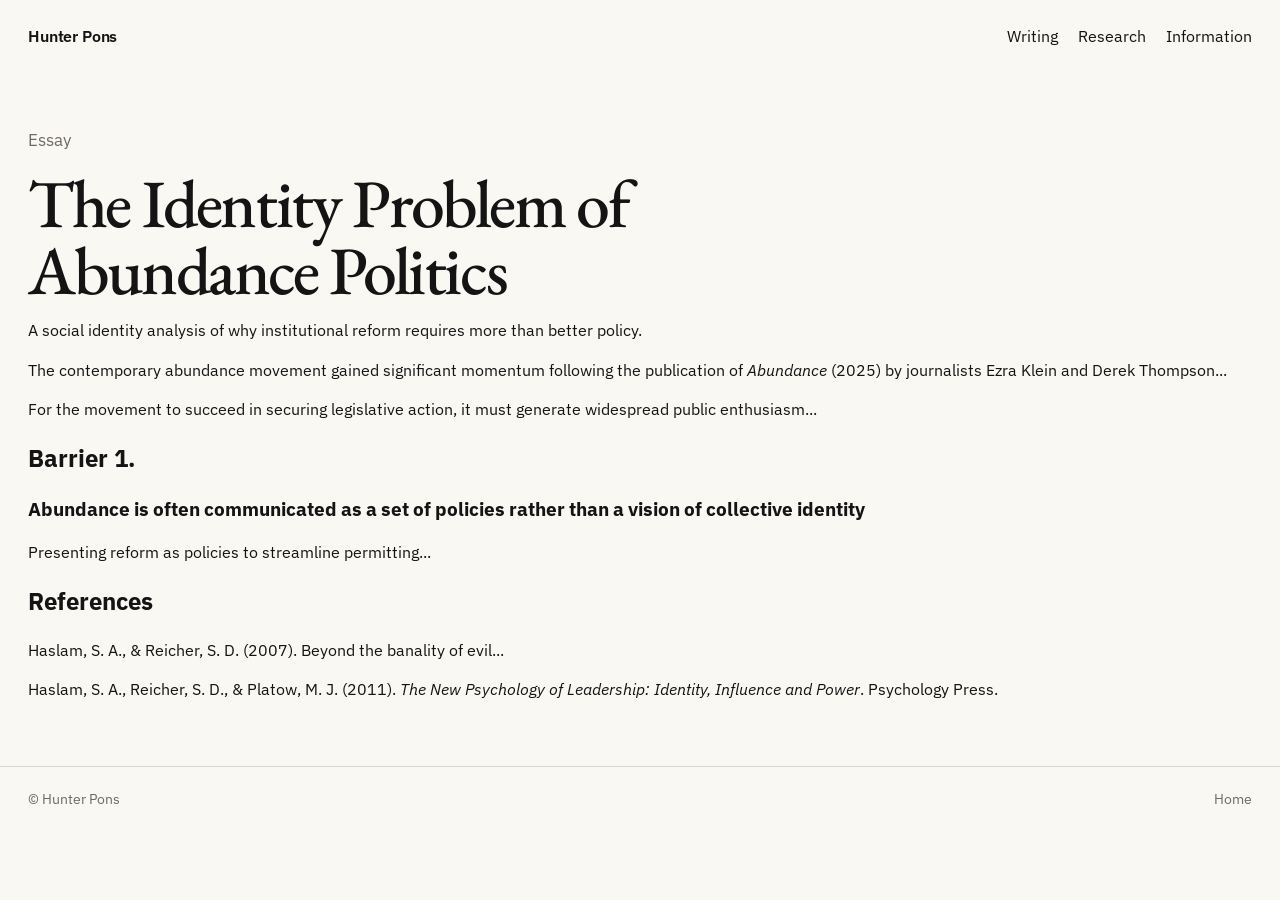
==== IdentityAbundance.html @ fee958e6 "u" ====
<!DOCTYPE html>
<html lang="en">
<head>
  <meta charset="UTF-8" />
  <meta name="viewport" content="width=device-width, initial-scale=1.0" />
  <title>The Identity Problem of Abundance Politics | Hunter Pons</title>
  <link rel="stylesheet" href="style.css" />
</head>

<body>
  <header class="topbar">
    <a class="name" href="index.html">Hunter Pons</a>
    <nav>
      <a href="index.html#writing">Writing</a>
      <a href="index.html#research">Research</a>
      <a href="information.html">Information</a>
    </nav>
  </header>

  <main class="essay-page">
    <article class="essay">
      <header class="essay-header">
        <p class="kicker">Essay</p>
        <h1>The Identity Problem of Abundance Politics</h1>
        <p class="essay-subtitle">A social identity analysis of why institutional reform requires more than better policy.</p>
      </header>

      <section class="essay-body">
        <!-- Paste your essay paragraphs here -->

        <p>The contemporary abundance movement gained significant momentum following the publication of <em>Abundance</em> (2025) by journalists Ezra Klein and Derek Thompson...</p>

        <p>For the movement to succeed in securing legislative action, it must generate widespread public enthusiasm...</p>

        <h2>Barrier 1.</h2>
        <h3>Abundance is often communicated as a set of policies rather than a vision of collective identity</h3>

        <p>Presenting reform as policies to streamline permitting...</p>

        <!-- Continue pasting the rest of the essay here -->

      </section>

      <section class="references">
        <h2>References</h2>

        <p>Haslam, S. A., & Reicher, S. D. (2007). Beyond the banality of evil...</p>
        <p>Haslam, S. A., Reicher, S. D., & Platow, M. J. (2011). <em>The New Psychology of Leadership: Identity, Influence and Power</em>. Psychology Press.</p>
        <!-- Continue references here -->
      </section>
    </article>
  </main>

  <footer>
    <p>© Hunter Pons</p>
    <a href="index.html">Home</a>
  </footer>
</body>
</html>
---- style.css ----
@import url('https://fonts.googleapis.com/css2?family=EB+Garamond:wght@400;500&family=IBM+Plex+Sans:wght@400;500;600&display=swap');

:root {
  --bg: #faf8f3;
  --text: #141414;
  --muted: #6f6a62;
  --line: #ddd6ca;
  --accent: #8a3f2d;
}

* {
  box-sizing: border-box;
}

html {
  scroll-behavior: smooth;
}

body {
  margin: 0;
  background: var(--bg);
  color: var(--text);
  font-family: "IBM Plex Sans", Arial, sans-serif;
  line-height: 1.45;
}

a {
  color: inherit;
  text-decoration: none;
}

a:hover {
  color: var(--accent);
}

.topbar {
  display: flex;
  justify-content: space-between;
  align-items: flex-start;
  gap: 2rem;
  padding: 1.5rem 1.75rem;
  font-size: 1.02rem;
}

.name {
  font-weight: 600;
  letter-spacing: -0.01em;
}

nav {
  display: flex;
  gap: 1.25rem;
  flex-wrap: wrap;
  justify-content: flex-end;
}

main {
  padding: 3.5rem 1.75rem 3rem;
}

.hero {
  min-height: 62vh;
  display: grid;
  grid-template-columns: minmax(0, 760px) minmax(260px, 380px);
  gap: 5rem;
  align-items: end;
  border-bottom: 1px solid var(--line);
  padding-bottom: 4.5rem;
}

.kicker,
.section-label {
  margin: 0 0 1.15rem;
  color: var(--muted);
  font-size: 1.05rem;
  letter-spacing: 0;
}

h1 {
  max-width: 760px;
  margin: 0;
  font-family: "EB Garamond", Georgia, serif;
  font-size: clamp(2.6rem, 5.3vw, 5.8rem);
  line-height: 0.98;
  letter-spacing: -0.035em;
  font-weight: 500;
}

.hero-note {
    max-width: 320px;
    margin: 0 0 0.25rem;
    padding-top: 2.5rem;
    color: var(--muted);
    font-size: 1.14rem;
    line-height: 1.65;
}

.section {
  display: grid;
  grid-template-columns: 180px minmax(0, 1fr);
  gap: 3rem;
  padding: 3.25rem 0;
  border-bottom: 1px solid var(--line);
}

.section-label {
  font-weight: 500;
  color: var(--text);
}

.feature {
  max-width: 780px;
  padding-bottom: 2.25rem;
  margin-bottom: 2.25rem;
  border-bottom: 1px solid var(--line);
}

.feature:last-child {
  border-bottom: none;
  margin-bottom: 0;
  padding-bottom: 0;
}

.feature h2 {
  margin: 0 0 0.8rem;
  font-family: "EB Garamond", Georgia, serif;
  font-size: clamp(2rem, 3.8vw, 4.4rem);
  line-height: 0.98;
  letter-spacing: -0.035em;
  font-weight: 500;
}

.feature.small h2 {
  font-size: clamp(1.7rem, 2.8vw, 3rem);
}

.feature p {
  max-width: 560px;
  margin: 0 0 1rem;
  color: var(--muted);
    font-size: 1.12rem;

    line-height: 1.65;

}

.feature a {
  font-size: 0.95rem;
  border-bottom: 1px solid currentColor;
}

.info-page {
  max-width: 900px;
  padding-bottom: 5rem;
}

.info-page h1 {
  max-width: 780px;
  font-size: clamp(2.4rem, 4.6vw, 5.2rem);
  margin-bottom: 2rem;
}

.info-summary {

  max-width: 680px;

  margin: 0;

  color: var(--muted);

    font-size: 1.14rem;
    line-height: 1.72;
}

.info-summary + .info-summary {

  margin-top: 0.85rem;

}

.info-list {
  max-width: 720px;
  border-top: 1px solid var(--line);
  margin-top: 3rem;
}

.info-list a {
  display: grid;
  grid-template-columns: 1fr auto;
  gap: 2rem;
  padding: 1.05rem 0;
  border-bottom: 1px solid var(--line);
   font-size: 1.12rem;
}

footer {
  border-top: 1px solid var(--line);
  padding: 1.4rem 1.75rem;
  display: flex;
  justify-content: space-between;
  color: var(--muted);
  font-size: 0.88rem;
}

footer p {
  margin: 0;
}

@media (max-width: 820px) {
  .topbar {
    flex-direction: column;
    gap: 0.8rem;
  }

  nav {
    justify-content: flex-start;
  }

  main {
    padding: 2.5rem 1.25rem 3rem;
  }

  .hero {
    min-height: auto;
    grid-template-columns: 1fr;
    gap: 2rem;
    align-items: start;
    padding-bottom: 3rem;
  }

h1 {
  max-width: 760px;
  margin: 0;
  font-family: "EB Garamond", Georgia, serif;
  font-size: clamp(2.35rem, 4.7vw, 5.1rem);
  line-height: 1.02;
  letter-spacing: -0.025em;
  font-weight: 500;
}

.section {
  display: grid;
  grid-template-columns: 180px minmax(0, 1fr);
  gap: 4.5rem;
  padding: 3.5rem 0;
  border-bottom: 1px solid var(--line);
}

.info-list {
  max-width: 720px;
  border-top: 1px solid var(--line);
  margin-top: 4.25rem;
}

.essay-page {
  max-width: 980px;
  margin: 0 auto;
  padding: 4rem 1.75rem 5rem;
}

.essay {
  max-width: 760px;
}

.essay-header {
  margin-bottom: 4rem;
}

.essay-header h1 {
  font-size: clamp(3rem, 6vw, 6.5rem);
  line-height: 0.95;
  margin-bottom: 1rem;
}

.essay-subtitle {
  margin: 0;
  color: var(--muted);
  font-size: 1.35rem;
}

.essay-body p,
.references p {
  font-size: 1.08rem;
  line-height: 1.68;
  margin: 0 0 1.4rem;
}

.essay-body h2 {
  font-family: "IBM Plex Sans", Arial, sans-serif;
  font-size: 1rem;
  font-weight: 600;
  margin: 3.5rem 0 0.4rem;
  letter-spacing: 0;
}

.essay-body h3 {
  font-family: "EB Garamond", Georgia, serif;
  font-size: clamp(1.9rem, 3.5vw, 3.2rem);
  line-height: 1.05;
  letter-spacing: -0.035em;
  font-weight: 500;
  margin: 0 0 1.5rem;
}

.references {
  border-top: 1px solid var(--line);
  margin-top: 4rem;
  padding-top: 2rem;
}

.references h2 {
  font-family: "IBM Plex Sans", Arial, sans-serif;
  font-size: 1rem;
  margin-bottom: 1.5rem;
}

.references p {
  font-size: 0.95rem;
  line-height: 1.55;
  color: var(--muted);
}
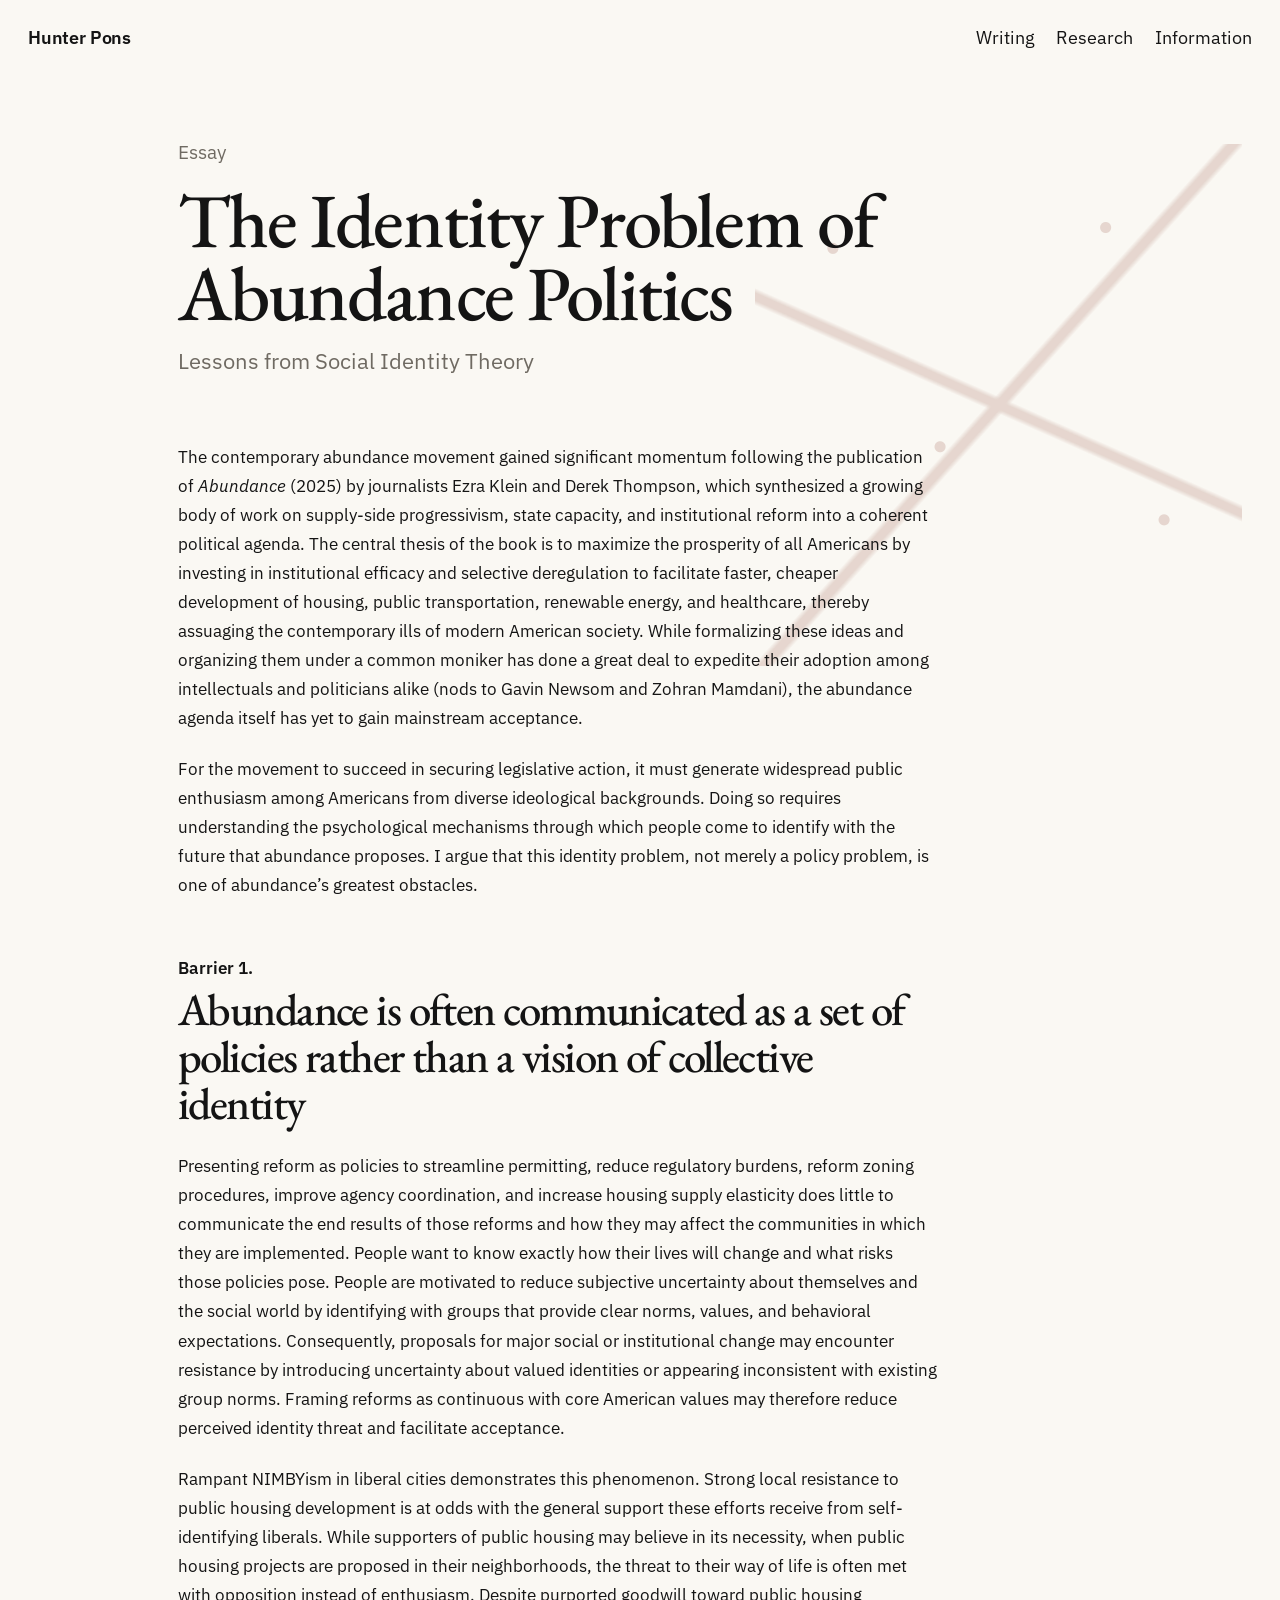
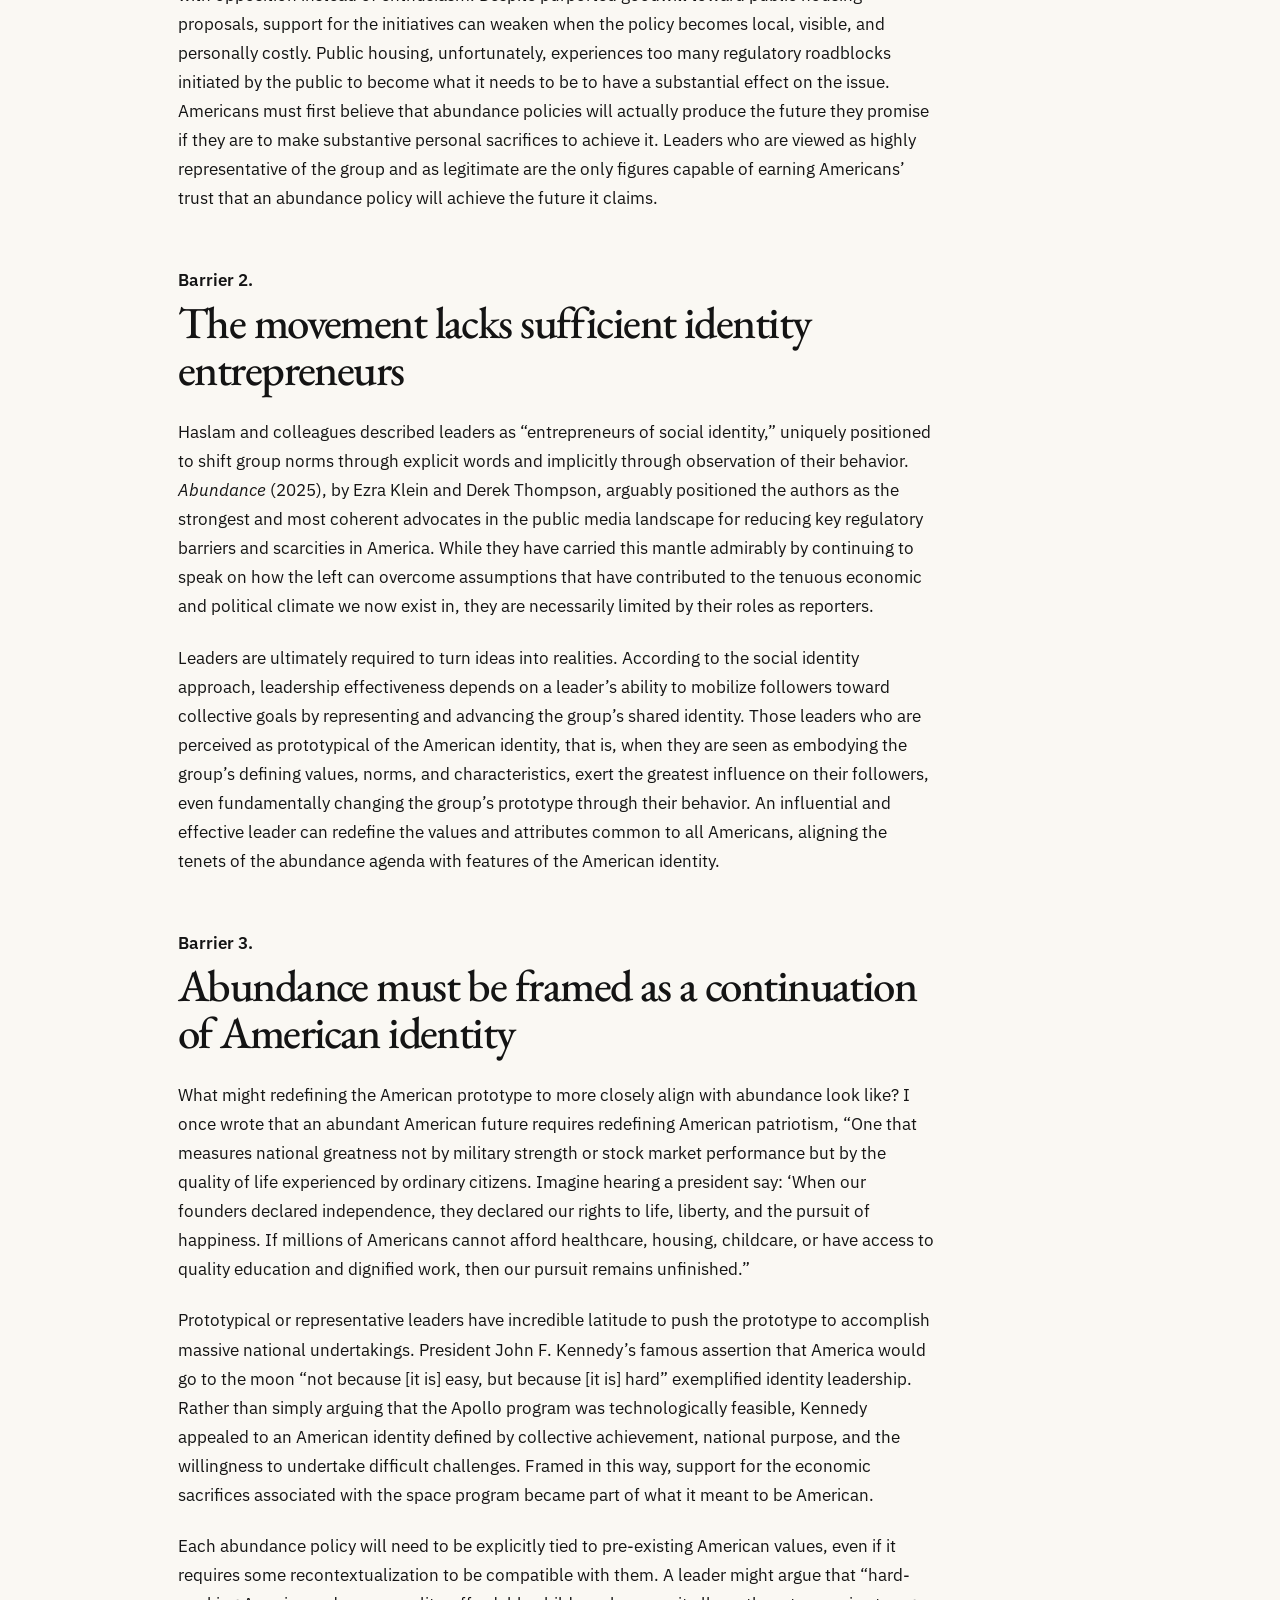
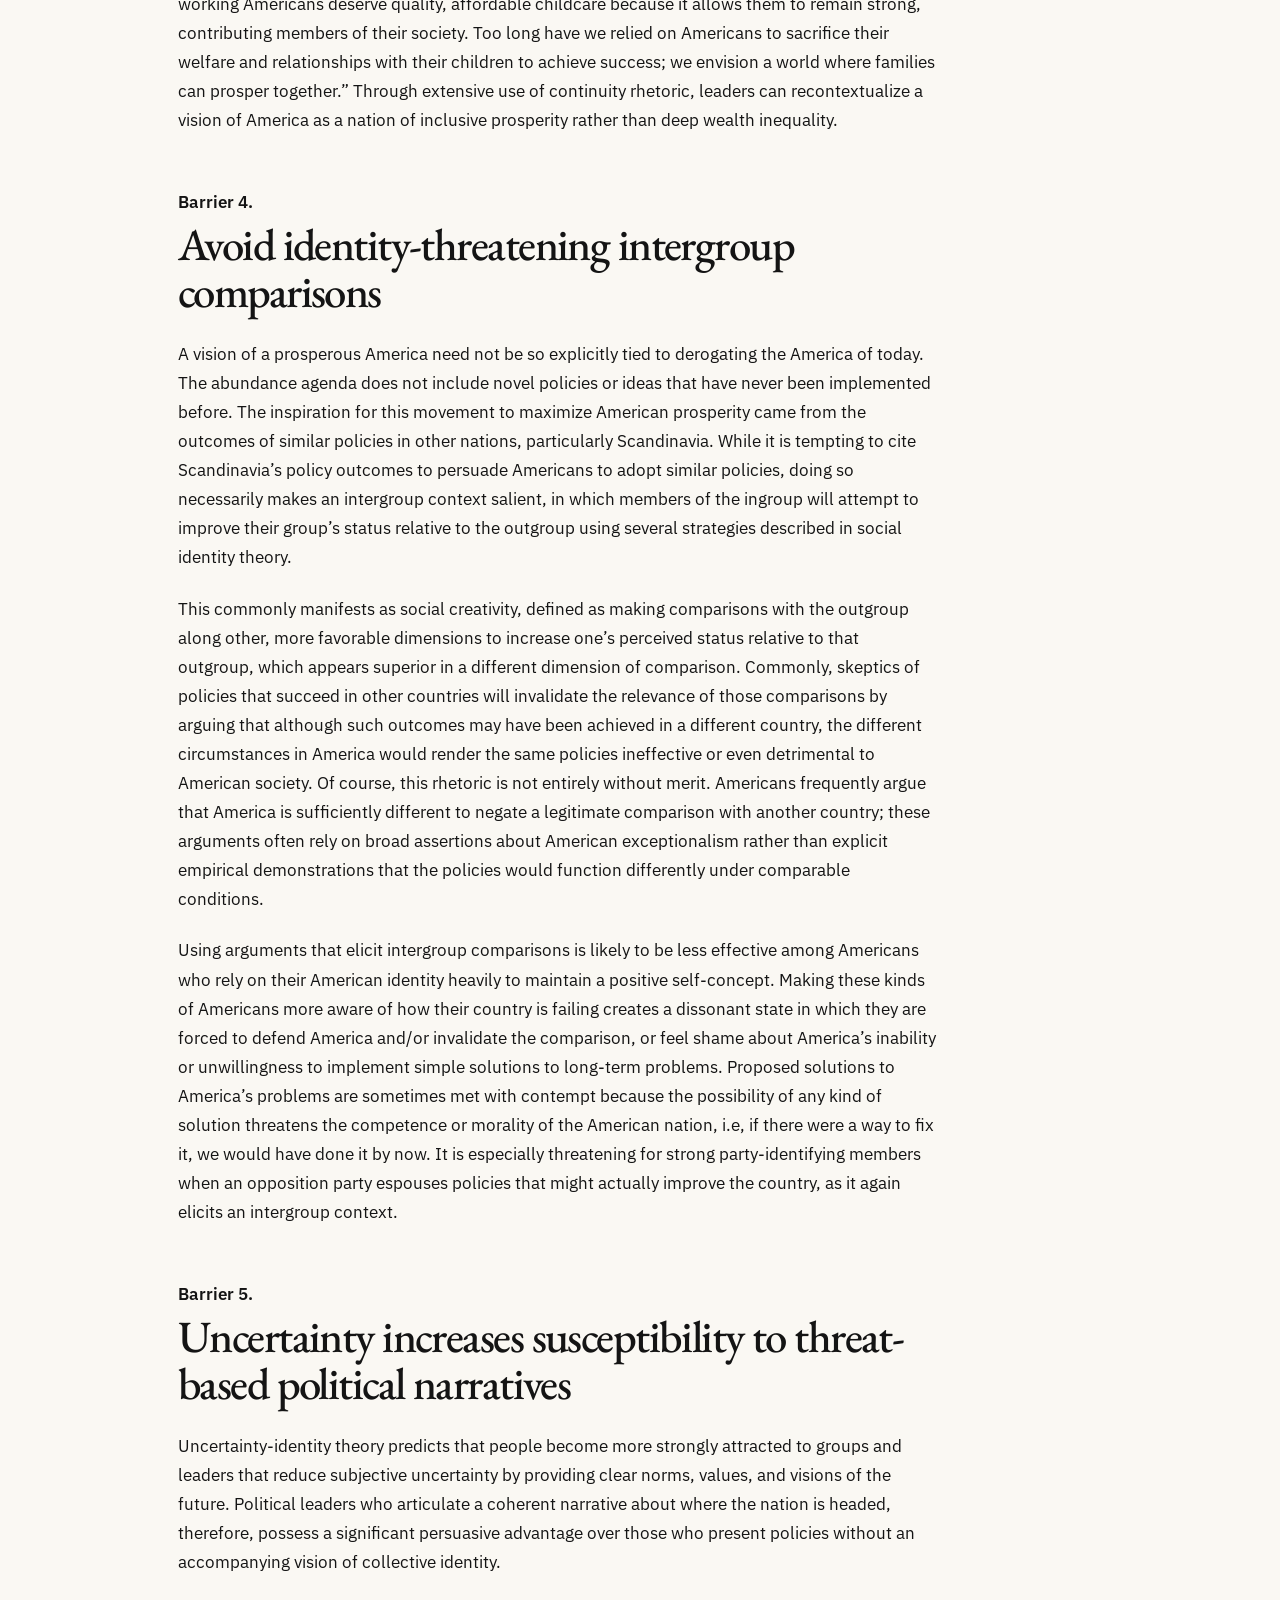
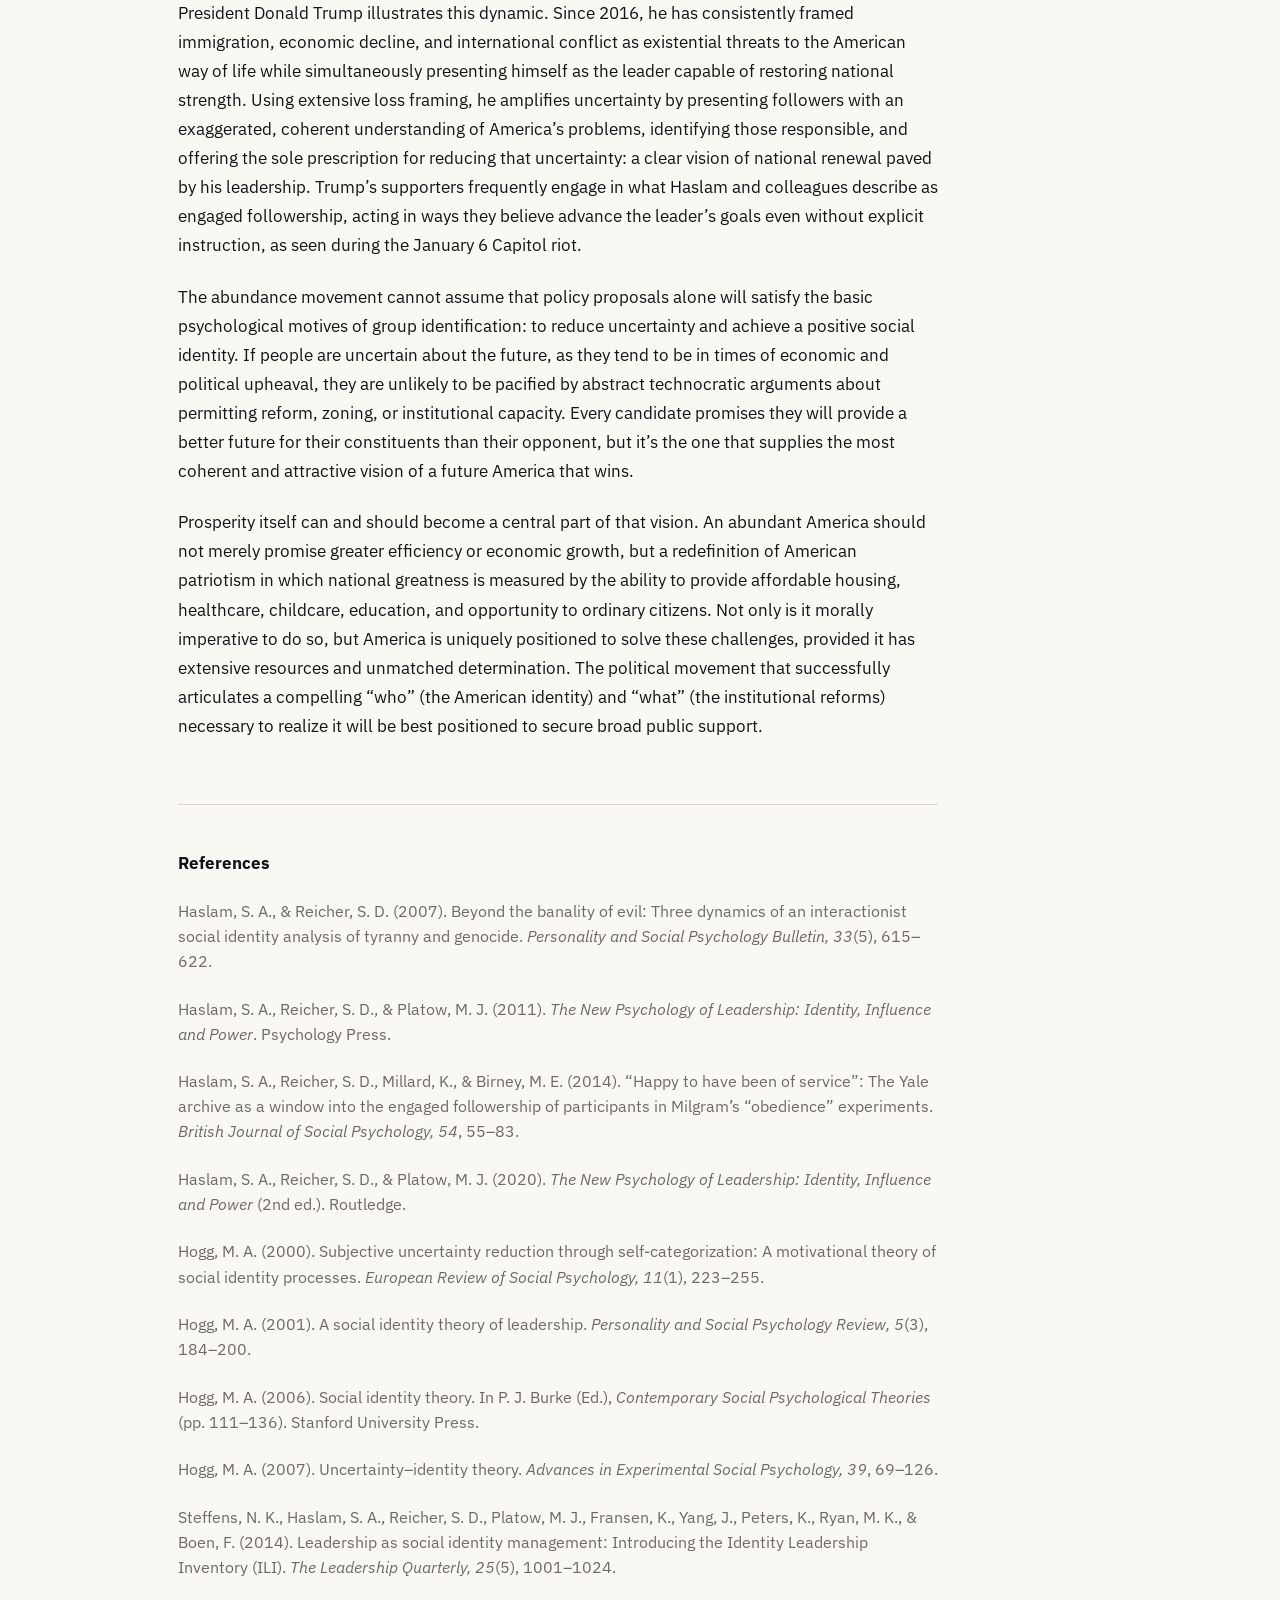
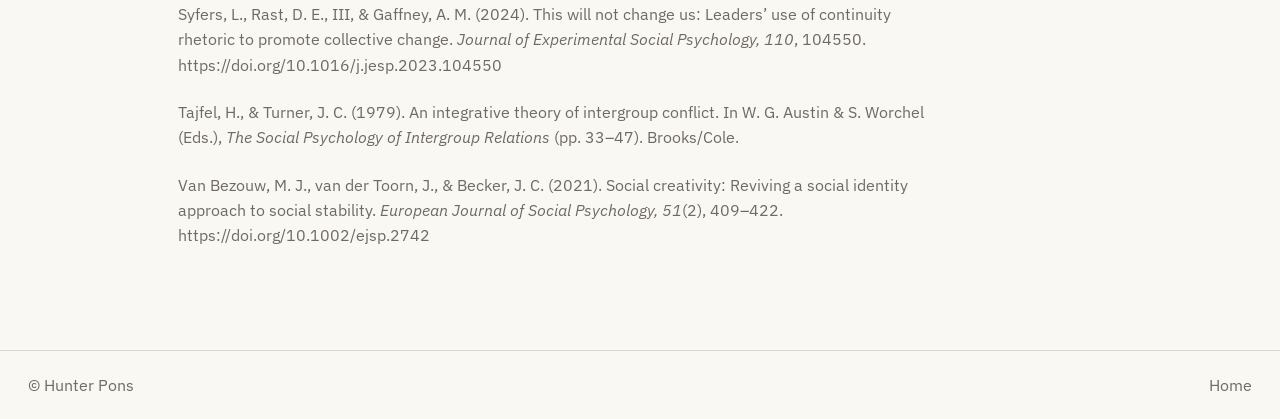
==== commit 6e713b9e: "u" ====
--- a/IdentityAbundance.html
+++ b/IdentityAbundance.html
@@ -22,31 +22,84 @@
       <header class="essay-header">
         <p class="kicker">Essay</p>
         <h1>The Identity Problem of Abundance Politics</h1>
-        <p class="essay-subtitle">A social identity analysis of why institutional reform requires more than better policy.</p>
+        <p class="essay-subtitle">Lessons from Social Identity Theory</p>
       </header>
 
       <section class="essay-body">
-        <!-- Paste your essay paragraphs here -->
+        <p>The contemporary abundance movement gained significant momentum following the publication of <em>Abundance</em> (2025) by journalists Ezra Klein and Derek Thompson, which synthesized a growing body of work on supply-side progressivism, state capacity, and institutional reform into a coherent political agenda. The central thesis of the book is to maximize the prosperity of all Americans by investing in institutional efficacy and selective deregulation to facilitate faster, cheaper development of housing, public transportation, renewable energy, and healthcare, thereby assuaging the contemporary ills of modern American society. While formalizing these ideas and organizing them under a common moniker has done a great deal to expedite their adoption among intellectuals and politicians alike (nods to Gavin Newsom and Zohran Mamdani), the abundance agenda itself has yet to gain mainstream acceptance.</p>
 
-        <p>The contemporary abundance movement gained significant momentum following the publication of <em>Abundance</em> (2025) by journalists Ezra Klein and Derek Thompson...</p>
-
-        <p>For the movement to succeed in securing legislative action, it must generate widespread public enthusiasm...</p>
+        <p>For the movement to succeed in securing legislative action, it must generate widespread public enthusiasm among Americans from diverse ideological backgrounds. Doing so requires understanding the psychological mechanisms through which people come to identify with the future that abundance proposes. I argue that this identity problem, not merely a policy problem, is one of abundance’s greatest obstacles.</p>
 
         <h2>Barrier 1.</h2>
         <h3>Abundance is often communicated as a set of policies rather than a vision of collective identity</h3>
 
-        <p>Presenting reform as policies to streamline permitting...</p>
+        <p>Presenting reform as policies to streamline permitting, reduce regulatory burdens, reform zoning procedures, improve agency coordination, and increase housing supply elasticity does little to communicate the end results of those reforms and how they may affect the communities in which they are implemented. People want to know exactly how their lives will change and what risks those policies pose. People are motivated to reduce subjective uncertainty about themselves and the social world by identifying with groups that provide clear norms, values, and behavioral expectations. Consequently, proposals for major social or institutional change may encounter resistance by introducing uncertainty about valued identities or appearing inconsistent with existing group norms. Framing reforms as continuous with core American values may therefore reduce perceived identity threat and facilitate acceptance.</p>
 
-        <!-- Continue pasting the rest of the essay here -->
+        <p>Rampant NIMBYism in liberal cities demonstrates this phenomenon. Strong local resistance to public housing development is at odds with the general support these efforts receive from self-identifying liberals. While supporters of public housing may believe in its necessity, when public housing projects are proposed in their neighborhoods, the threat to their way of life is often met with opposition instead of enthusiasm. Despite purported goodwill toward public housing proposals, support for the initiatives can weaken when the policy becomes local, visible, and personally costly. Public housing, unfortunately, experiences too many regulatory roadblocks initiated by the public to become what it needs to be to have a substantial effect on the issue. Americans must first believe that abundance policies will actually produce the future they promise if they are to make substantive personal sacrifices to achieve it. Leaders who are viewed as highly representative of the group and as legitimate are the only figures capable of earning Americans’ trust that an abundance policy will achieve the future it claims.</p>
 
+        <h2>Barrier 2.</h2>
+        <h3>The movement lacks sufficient identity entrepreneurs</h3>
+
+        <p>Haslam and colleagues described leaders as “entrepreneurs of social identity,” uniquely positioned to shift group norms through explicit words and implicitly through observation of their behavior. <em>Abundance</em> (2025), by Ezra Klein and Derek Thompson, arguably positioned the authors as the strongest and most coherent advocates in the public media landscape for reducing key regulatory barriers and scarcities in America. While they have carried this mantle admirably by continuing to speak on how the left can overcome assumptions that have contributed to the tenuous economic and political climate we now exist in, they are necessarily limited by their roles as reporters.</p>
+
+        <p>Leaders are ultimately required to turn ideas into realities. According to the social identity approach, leadership effectiveness depends on a leader’s ability to mobilize followers toward collective goals by representing and advancing the group’s shared identity. Those leaders who are perceived as prototypical of the American identity, that is, when they are seen as embodying the group’s defining values, norms, and characteristics, exert the greatest influence on their followers, even fundamentally changing the group’s prototype through their behavior. An influential and effective leader can redefine the values and attributes common to all Americans, aligning the tenets of the abundance agenda with features of the American identity.</p>
+
+        <h2>Barrier 3.</h2>
+        <h3>Abundance must be framed as a continuation of American identity</h3>
+
+        <p>What might redefining the American prototype to more closely align with abundance look like? I once wrote that an abundant American future requires redefining American patriotism, “One that measures national greatness not by military strength or stock market performance but by the quality of life experienced by ordinary citizens. Imagine hearing a president say: ‘When our founders declared independence, they declared our rights to life, liberty, and the pursuit of happiness. If millions of Americans cannot afford healthcare, housing, childcare, or have access to quality education and dignified work, then our pursuit remains unfinished.”</p>
+
+        <p>Prototypical or representative leaders have incredible latitude to push the prototype to accomplish massive national undertakings. President John F. Kennedy’s famous assertion that America would go to the moon “not because [it is] easy, but because [it is] hard” exemplified identity leadership. Rather than simply arguing that the Apollo program was technologically feasible, Kennedy appealed to an American identity defined by collective achievement, national purpose, and the willingness to undertake difficult challenges. Framed in this way, support for the economic sacrifices associated with the space program became part of what it meant to be American.</p>
+
+        <p>Each abundance policy will need to be explicitly tied to pre-existing American values, even if it requires some recontextualization to be compatible with them. A leader might argue that “hard-working Americans deserve quality, affordable childcare because it allows them to remain strong, contributing members of their society. Too long have we relied on Americans to sacrifice their welfare and relationships with their children to achieve success; we envision a world where families can prosper together.” Through extensive use of continuity rhetoric, leaders can recontextualize a vision of America as a nation of inclusive prosperity rather than deep wealth inequality.</p>
+
+        <h2>Barrier 4.</h2>
+        <h3>Avoid identity-threatening intergroup comparisons</h3>
+
+        <p>A vision of a prosperous America need not be so explicitly tied to derogating the America of today. The abundance agenda does not include novel policies or ideas that have never been implemented before. The inspiration for this movement to maximize American prosperity came from the outcomes of similar policies in other nations, particularly Scandinavia. While it is tempting to cite Scandinavia’s policy outcomes to persuade Americans to adopt similar policies, doing so necessarily makes an intergroup context salient, in which members of the ingroup will attempt to improve their group’s status relative to the outgroup using several strategies described in social identity theory.</p>
+
+        <p>This commonly manifests as social creativity, defined as making comparisons with the outgroup along other, more favorable dimensions to increase one’s perceived status relative to that outgroup, which appears superior in a different dimension of comparison. Commonly, skeptics of policies that succeed in other countries will invalidate the relevance of those comparisons by arguing that although such outcomes may have been achieved in a different country, the different circumstances in America would render the same policies ineffective or even detrimental to American society. Of course, this rhetoric is not entirely without merit. Americans frequently argue that America is sufficiently different to negate a legitimate comparison with another country; these arguments often rely on broad assertions about American exceptionalism rather than explicit empirical demonstrations that the policies would function differently under comparable conditions.</p>
+
+        <p>Using arguments that elicit intergroup comparisons is likely to be less effective among Americans who rely on their American identity heavily to maintain a positive self-concept. Making these kinds of Americans more aware of how their country is failing creates a dissonant state in which they are forced to defend America and/or invalidate the comparison, or feel shame about America’s inability or unwillingness to implement simple solutions to long-term problems. Proposed solutions to America’s problems are sometimes met with contempt because the possibility of any kind of solution threatens the competence or morality of the American nation, i.e, if there were a way to fix it, we would have done it by now. It is especially threatening for strong party-identifying members when an opposition party espouses policies that might actually improve the country, as it again elicits an intergroup context.</p>
+
+        <h2>Barrier 5.</h2>
+        <h3>Uncertainty increases susceptibility to threat-based political narratives</h3>
+
+        <p>Uncertainty-identity theory predicts that people become more strongly attracted to groups and leaders that reduce subjective uncertainty by providing clear norms, values, and visions of the future. Political leaders who articulate a coherent narrative about where the nation is headed, therefore, possess a significant persuasive advantage over those who present policies without an accompanying vision of collective identity.</p>
+
+        <p>President Donald Trump illustrates this dynamic. Since 2016, he has consistently framed immigration, economic decline, and international conflict as existential threats to the American way of life while simultaneously presenting himself as the leader capable of restoring national strength. Using extensive loss framing, he amplifies uncertainty by presenting followers with an exaggerated, coherent understanding of America’s problems, identifying those responsible, and offering the sole prescription for reducing that uncertainty: a clear vision of national renewal paved by his leadership. Trump’s supporters frequently engage in what Haslam and colleagues describe as engaged followership, acting in ways they believe advance the leader’s goals even without explicit instruction, as seen during the January 6 Capitol riot.</p>
+
+        <p>The abundance movement cannot assume that policy proposals alone will satisfy the basic psychological motives of group identification: to reduce uncertainty and achieve a positive social identity. If people are uncertain about the future, as they tend to be in times of economic and political upheaval, they are unlikely to be pacified by abstract technocratic arguments about permitting reform, zoning, or institutional capacity. Every candidate promises they will provide a better future for their constituents than their opponent, but it’s the one that supplies the most coherent and attractive vision of a future America that wins.</p>
+
+        <p>Prosperity itself can and should become a central part of that vision. An abundant America should not merely promise greater efficiency or economic growth, but a redefinition of American patriotism in which national greatness is measured by the ability to provide affordable housing, healthcare, childcare, education, and opportunity to ordinary citizens. Not only is it morally imperative to do so, but America is uniquely positioned to solve these challenges, provided it has extensive resources and unmatched determination. The political movement that successfully articulates a compelling “who” (the American identity) and “what” (the institutional reforms) necessary to realize it will be best positioned to secure broad public support.</p>
       </section>
 
       <section class="references">
         <h2>References</h2>
 
-        <p>Haslam, S. A., & Reicher, S. D. (2007). Beyond the banality of evil...</p>
+        <p>Haslam, S. A., & Reicher, S. D. (2007). Beyond the banality of evil: Three dynamics of an interactionist social identity analysis of tyranny and genocide. <em>Personality and Social Psychology Bulletin, 33</em>(5), 615–622.</p>
+
         <p>Haslam, S. A., Reicher, S. D., & Platow, M. J. (2011). <em>The New Psychology of Leadership: Identity, Influence and Power</em>. Psychology Press.</p>
-        <!-- Continue references here -->
+
+        <p>Haslam, S. A., Reicher, S. D., Millard, K., & Birney, M. E. (2014). “Happy to have been of service”: The Yale archive as a window into the engaged followership of participants in Milgram’s “obedience” experiments. <em>British Journal of Social Psychology, 54</em>, 55–83.</p>
+
+        <p>Haslam, S. A., Reicher, S. D., & Platow, M. J. (2020). <em>The New Psychology of Leadership: Identity, Influence and Power</em> (2nd ed.). Routledge.</p>
+
+        <p>Hogg, M. A. (2000). Subjective uncertainty reduction through self-categorization: A motivational theory of social identity processes. <em>European Review of Social Psychology, 11</em>(1), 223–255.</p>
+
+        <p>Hogg, M. A. (2001). A social identity theory of leadership. <em>Personality and Social Psychology Review, 5</em>(3), 184–200.</p>
+
+        <p>Hogg, M. A. (2006). Social identity theory. In P. J. Burke (Ed.), <em>Contemporary Social Psychological Theories</em> (pp. 111–136). Stanford University Press.</p>
+
+        <p>Hogg, M. A. (2007). Uncertainty–identity theory. <em>Advances in Experimental Social Psychology, 39</em>, 69–126.</p>
+
+        <p>Steffens, N. K., Haslam, S. A., Reicher, S. D., Platow, M. J., Fransen, K., Yang, J., Peters, K., Ryan, M. K., & Boen, F. (2014). Leadership as social identity management: Introducing the Identity Leadership Inventory (ILI). <em>The Leadership Quarterly, 25</em>(5), 1001–1024.</p>
+
+        <p>Syfers, L., Rast, D. E., III, & Gaffney, A. M. (2024). This will not change us: Leaders’ use of continuity rhetoric to promote collective change. <em>Journal of Experimental Social Psychology, 110</em>, 104550. https://doi.org/10.1016/j.jesp.2023.104550</p>
+
+        <p>Tajfel, H., & Turner, J. C. (1979). An integrative theory of intergroup conflict. In W. G. Austin & S. Worchel (Eds.), <em>The Social Psychology of Intergroup Relations</em> (pp. 33–47). Brooks/Cole.</p>
+
+        <p>Van Bezouw, M. J., van der Toorn, J., & Becker, J. C. (2021). Social creativity: Reviving a social identity approach to social stability. <em>European Journal of Social Psychology, 51</em>(2), 409–422. https://doi.org/10.1002/ejsp.2742</p>
       </section>
     </article>
   </main>
--- a/style.css
+++ b/style.css
@@ -17,11 +17,38 @@
 }
 
 body {
+  position: relative;
   margin: 0;
   background: var(--bg);
   color: var(--text);
   font-family: "IBM Plex Sans", Arial, sans-serif;
   line-height: 1.45;
+}
+
+body::before {
+  content: "";
+  position: fixed;
+  top: 16vh;
+  right: 3vw;
+  width: 38vw;
+  height: 58vh;
+  pointer-events: none;
+  opacity: 0.18;
+  z-index: 0;
+  background:
+    radial-gradient(circle at 16% 20%, var(--accent) 0 5px, transparent 6px),
+    radial-gradient(circle at 72% 16%, var(--accent) 0 5px, transparent 6px),
+    radial-gradient(circle at 38% 58%, var(--accent) 0 5px, transparent 6px),
+    radial-gradient(circle at 84% 72%, var(--accent) 0 5px, transparent 6px),
+    linear-gradient(24deg, transparent 48.8%, var(--accent) 49.5%, var(--accent) 50.5%, transparent 51.2%),
+    linear-gradient(132deg, transparent 48.8%, var(--accent) 49.5%, var(--accent) 50.5%, transparent 51.2%);
+}
+
+header,
+main,
+footer {
+  position: relative;
+  z-index: 1;
 }
 
 a {
@@ -39,7 +66,7 @@
   align-items: flex-start;
   gap: 2rem;
   padding: 1.5rem 1.75rem;
-  font-size: 1.02rem;
+  font-size: 1.15rem;
 }
 
 .name {
@@ -49,7 +76,7 @@
 
 nav {
   display: flex;
-  gap: 1.25rem;
+  gap: 1.35rem;
   flex-wrap: wrap;
   justify-content: flex-end;
 }
@@ -61,7 +88,7 @@
 .hero {
   min-height: 62vh;
   display: grid;
-  grid-template-columns: minmax(0, 760px) minmax(260px, 380px);
+  grid-template-columns: minmax(0, 760px) minmax(260px, 340px);
   gap: 5rem;
   align-items: end;
   border-bottom: 1px solid var(--line);
@@ -72,40 +99,41 @@
 .section-label {
   margin: 0 0 1.15rem;
   color: var(--muted);
-  font-size: 1.05rem;
+  font-size: 1.18rem;
   letter-spacing: 0;
+}
+
+.section-label {
+  color: var(--text);
+  font-weight: 500;
 }
 
 h1 {
   max-width: 760px;
   margin: 0;
   font-family: "EB Garamond", Georgia, serif;
-  font-size: clamp(2.6rem, 5.3vw, 5.8rem);
-  line-height: 0.98;
-  letter-spacing: -0.035em;
+  font-size: clamp(2.35rem, 4.7vw, 5.1rem);
+  line-height: 1.02;
+  letter-spacing: -0.025em;
   font-weight: 500;
 }
 
 .hero-note {
-    max-width: 320px;
-    margin: 0 0 0.25rem;
-    padding-top: 2.5rem;
-    color: var(--muted);
-    font-size: 1.14rem;
-    line-height: 1.65;
+  max-width: 320px;
+  margin: 0 0 0.25rem;
+  color: var(--muted);
+  font-size: 1.22rem;
+  line-height: 1.68;
+  align-self: end;
+  transform: translateY(2rem);
 }
 
 .section {
   display: grid;
   grid-template-columns: 180px minmax(0, 1fr);
-  gap: 3rem;
-  padding: 3.25rem 0;
+  gap: 4.5rem;
+  padding: 3.5rem 0;
   border-bottom: 1px solid var(--line);
-}
-
-.section-label {
-  font-weight: 500;
-  color: var(--text);
 }
 
 .feature {
@@ -138,14 +166,12 @@
   max-width: 560px;
   margin: 0 0 1rem;
   color: var(--muted);
-    font-size: 1.12rem;
-
-    line-height: 1.65;
-
+  font-size: 1.12rem;
+  line-height: 1.65;
 }
 
 .feature a {
-  font-size: 0.95rem;
+  font-size: 1.15rem;
   border-bottom: 1px solid currentColor;
 }
 
@@ -161,27 +187,30 @@
 }
 
 .info-summary {
-
   max-width: 680px;
-
-  margin: 0;
-
-  color: var(--muted);
-
-    font-size: 1.14rem;
-    line-height: 1.72;
+  margin: 0;
+  color: var(--muted);
+  font-size: 1.15rem;
+  line-height: 1.7;
 }
 
 .info-summary + .info-summary {
-
   margin-top: 0.85rem;
-
+}
+
+.info-page h2 {
+  margin: 3.5rem 0 1rem;
+  font-family: "EB Garamond", Georgia, serif;
+  font-size: clamp(2rem, 3vw, 3.4rem);
+  line-height: 1;
+  letter-spacing: -0.035em;
+  font-weight: 500;
 }
 
 .info-list {
   max-width: 720px;
   border-top: 1px solid var(--line);
-  margin-top: 3rem;
+  margin-top: 4.25rem;
 }
 
 .info-list a {
@@ -190,7 +219,75 @@
   gap: 2rem;
   padding: 1.05rem 0;
   border-bottom: 1px solid var(--line);
-   font-size: 1.12rem;
+  font-size: 1.12rem;
+}
+
+.essay-page {
+  max-width: 980px;
+  margin: 0 auto;
+  padding: 4rem 1.75rem 5rem;
+}
+
+.essay {
+  max-width: 760px;
+}
+
+.essay-header {
+  margin-bottom: 4rem;
+}
+
+.essay-header h1 {
+  font-size: clamp(3rem, 6vw, 6.5rem);
+  line-height: 0.95;
+  margin-bottom: 1rem;
+}
+
+.essay-subtitle {
+  margin: 0;
+  color: var(--muted);
+  font-size: 1.35rem;
+}
+
+.essay-body p,
+.references p {
+  font-size: 1.08rem;
+  line-height: 1.68;
+  margin: 0 0 1.4rem;
+}
+
+.essay-body h2 {
+  font-family: "IBM Plex Sans", Arial, sans-serif;
+  font-size: 1.05rem;
+  font-weight: 600;
+  margin: 3.5rem 0 0.4rem;
+  letter-spacing: 0;
+}
+
+.essay-body h3 {
+  font-family: "EB Garamond", Georgia, serif;
+  font-size: clamp(1.9rem, 3.5vw, 3.2rem);
+  line-height: 1.05;
+  letter-spacing: -0.035em;
+  font-weight: 500;
+  margin: 0 0 1.5rem;
+}
+
+.references {
+  border-top: 1px solid var(--line);
+  margin-top: 4rem;
+  padding-top: 2rem;
+}
+
+.references h2 {
+  font-family: "IBM Plex Sans", Arial, sans-serif;
+  font-size: 1.05rem;
+  margin-bottom: 1.5rem;
+}
+
+.references p {
+  font-size: 0.98rem;
+  line-height: 1.6;
+  color: var(--muted);
 }
 
 footer {
@@ -199,7 +296,7 @@
   display: flex;
   justify-content: space-between;
   color: var(--muted);
-  font-size: 0.88rem;
+  font-size: 1rem;
 }
 
 footer p {
@@ -218,6 +315,10 @@
 
   main {
     padding: 2.5rem 1.25rem 3rem;
+  }
+
+  body::before {
+    display: none;
   }
 
   .hero {
@@ -228,94 +329,23 @@
     padding-bottom: 3rem;
   }
 
-h1 {
-  max-width: 760px;
-  margin: 0;
-  font-family: "EB Garamond", Georgia, serif;
-  font-size: clamp(2.35rem, 4.7vw, 5.1rem);
-  line-height: 1.02;
-  letter-spacing: -0.025em;
-  font-weight: 500;
-}
-
-.section {
-  display: grid;
-  grid-template-columns: 180px minmax(0, 1fr);
-  gap: 4.5rem;
-  padding: 3.5rem 0;
-  border-bottom: 1px solid var(--line);
-}
-
-.info-list {
-  max-width: 720px;
-  border-top: 1px solid var(--line);
-  margin-top: 4.25rem;
-}
-
-.essay-page {
-  max-width: 980px;
-  margin: 0 auto;
-  padding: 4rem 1.75rem 5rem;
-}
-
-.essay {
-  max-width: 760px;
-}
-
-.essay-header {
-  margin-bottom: 4rem;
-}
-
-.essay-header h1 {
-  font-size: clamp(3rem, 6vw, 6.5rem);
-  line-height: 0.95;
-  margin-bottom: 1rem;
-}
-
-.essay-subtitle {
-  margin: 0;
-  color: var(--muted);
-  font-size: 1.35rem;
-}
-
-.essay-body p,
-.references p {
-  font-size: 1.08rem;
-  line-height: 1.68;
-  margin: 0 0 1.4rem;
-}
-
-.essay-body h2 {
-  font-family: "IBM Plex Sans", Arial, sans-serif;
-  font-size: 1rem;
-  font-weight: 600;
-  margin: 3.5rem 0 0.4rem;
-  letter-spacing: 0;
-}
-
-.essay-body h3 {
-  font-family: "EB Garamond", Georgia, serif;
-  font-size: clamp(1.9rem, 3.5vw, 3.2rem);
-  line-height: 1.05;
-  letter-spacing: -0.035em;
-  font-weight: 500;
-  margin: 0 0 1.5rem;
-}
-
-.references {
-  border-top: 1px solid var(--line);
-  margin-top: 4rem;
-  padding-top: 2rem;
-}
-
-.references h2 {
-  font-family: "IBM Plex Sans", Arial, sans-serif;
-  font-size: 1rem;
-  margin-bottom: 1.5rem;
-}
-
-.references p {
-  font-size: 0.95rem;
-  line-height: 1.55;
-  color: var(--muted);
+  .hero-note {
+    max-width: 100%;
+    padding-top: 0;
+  }
+
+  h1 {
+    font-size: clamp(2.5rem, 10vw, 4.5rem);
+  }
+
+  .section {
+    grid-template-columns: 1fr;
+    gap: 1.2rem;
+    padding: 2.5rem 0;
+  }
+
+  footer {
+    flex-direction: column;
+    gap: 0.8rem;
+  }
 }
